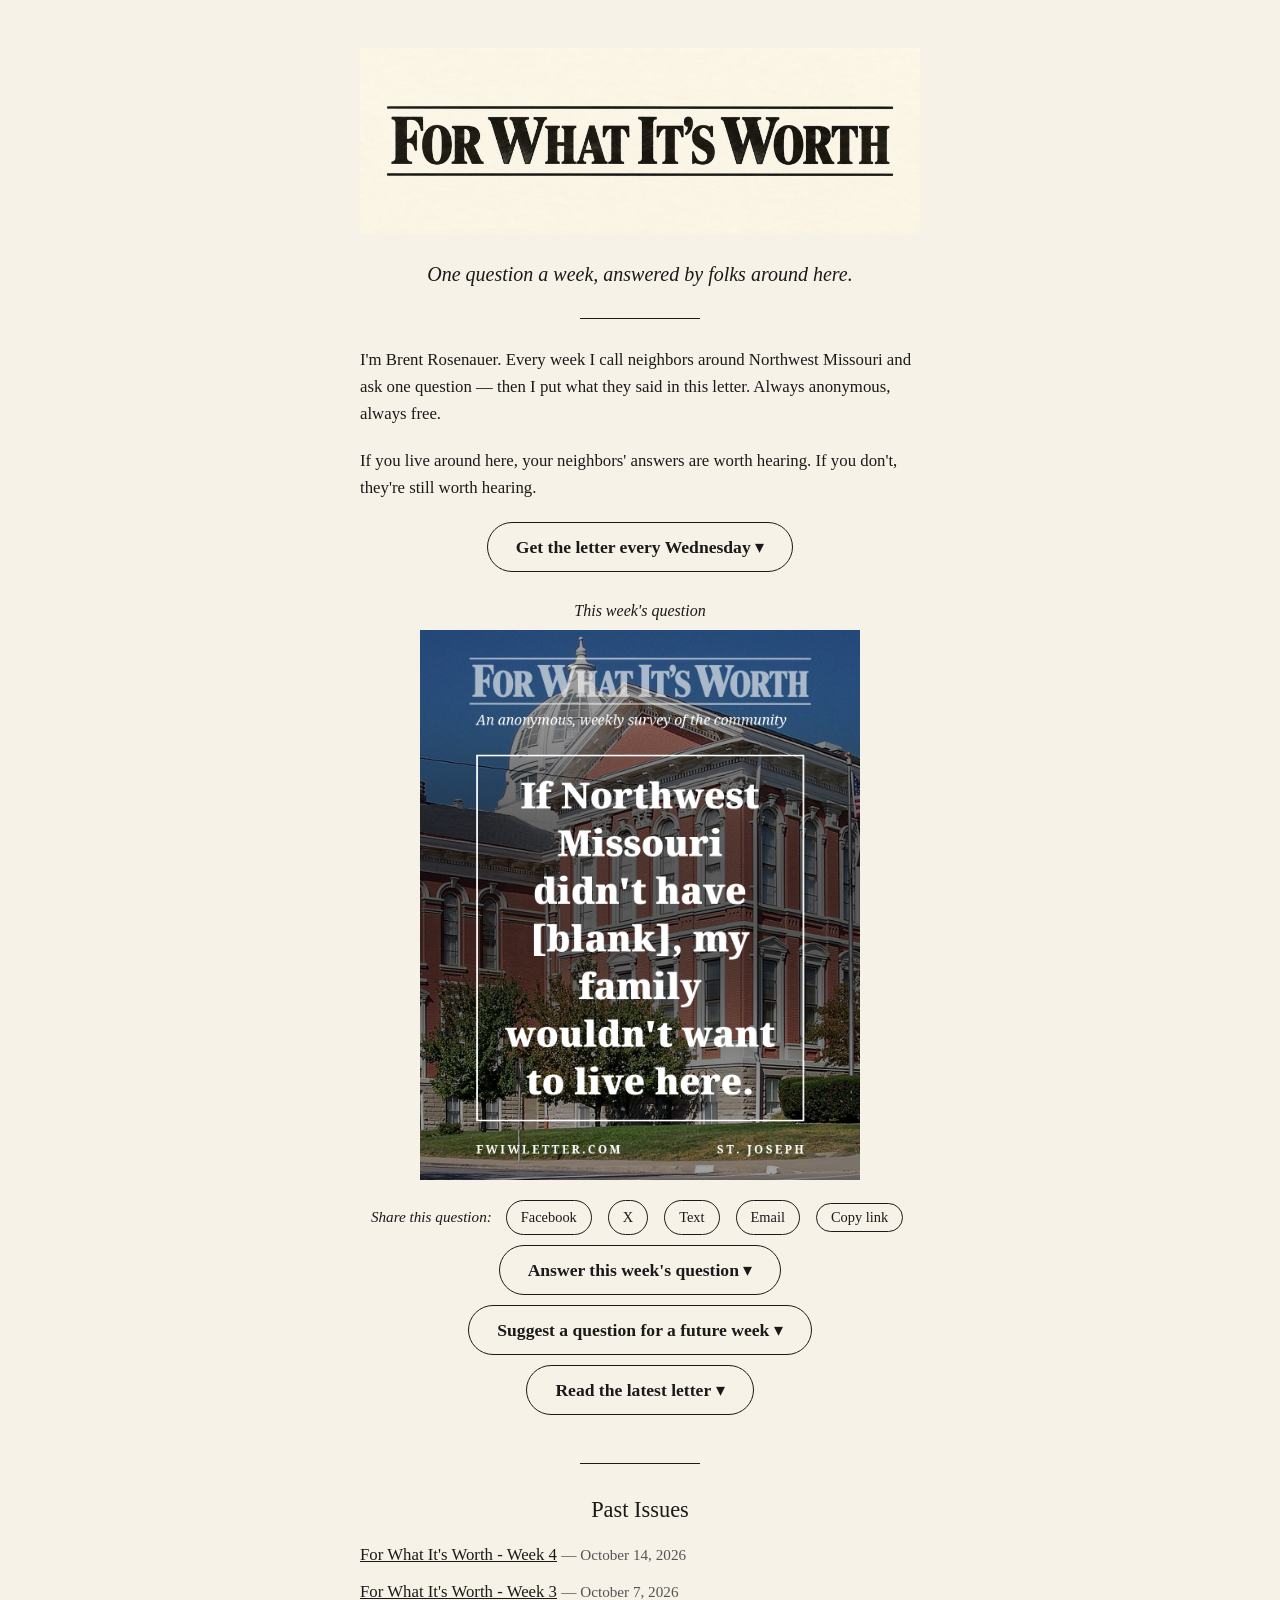
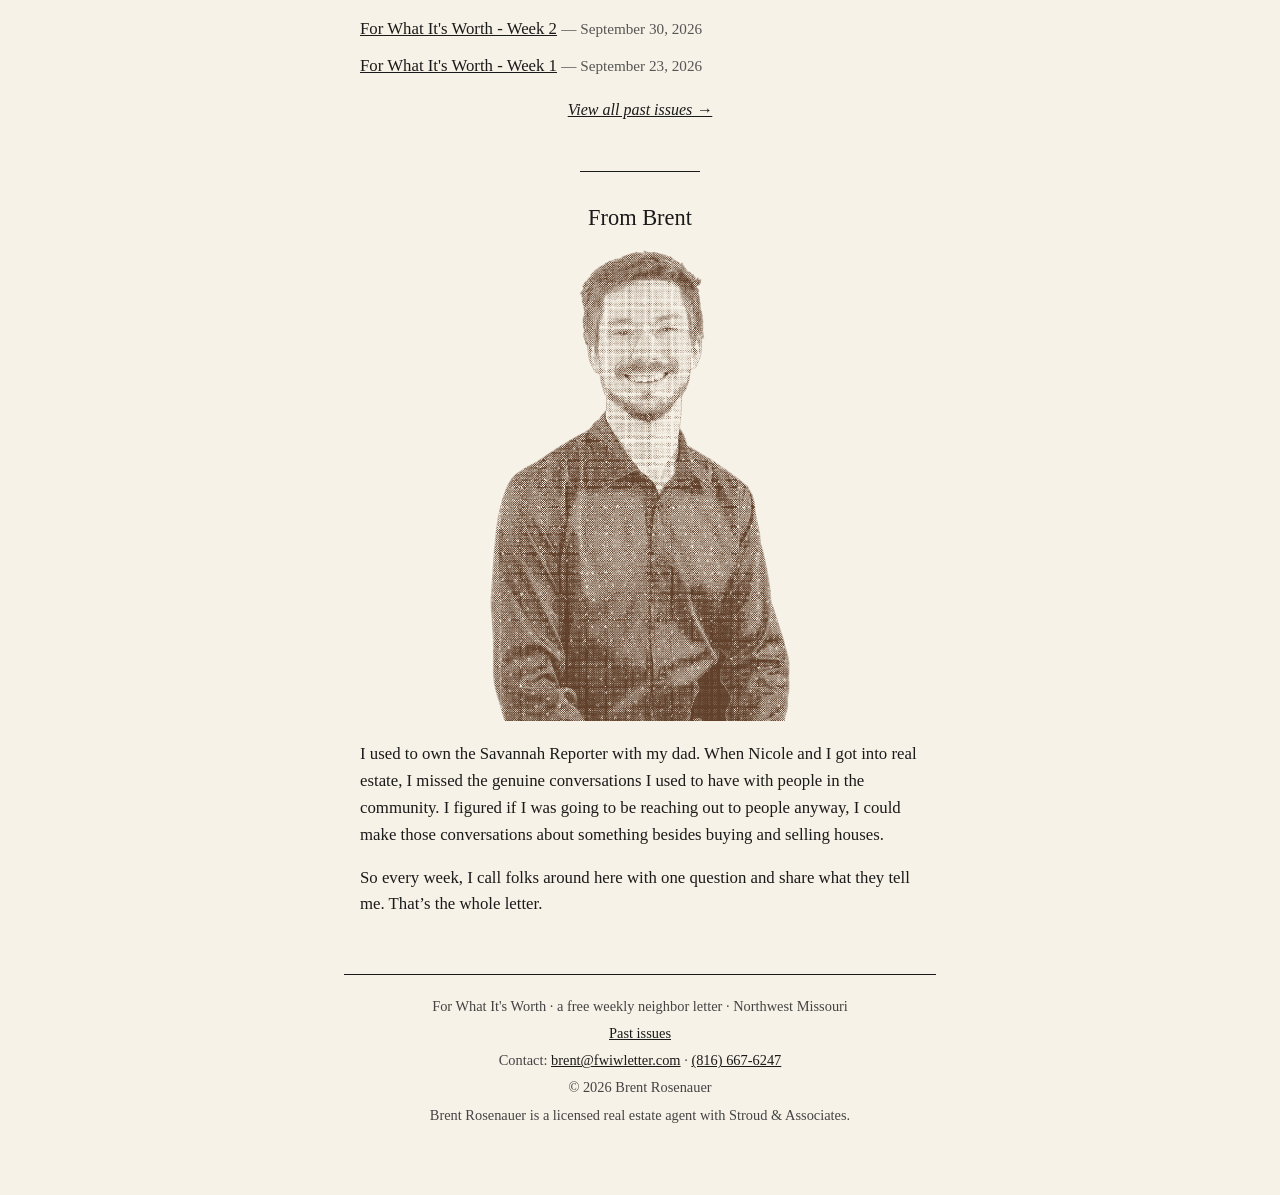
==== index.html @ 099dc953 "Update index.html" ====
<!DOCTYPE html>
<html lang="en">
<head>
<meta charset="UTF-8">
<meta name="viewport" content="width=device-width, initial-scale=1.0">
<title>For What It's Worth — a free weekly neighbor letter</title>
<meta name="description" content="One question a week, answered by folks around here. A free weekly neighbor letter from Northwest Missouri.">
<meta property="og:type" content="website">
<meta property="og:title" content="For What It's Worth — a free weekly neighbor letter">
<meta property="og:description" content="One question a week, answered by folks around here. A free weekly neighbor letter from Northwest Missouri.">
<meta property="og:url" content="https://fwiwletter.com/">
<meta property="og:image" content="https://fwiwletter.com/assets/fwiw-thumbnail-1200x630.png">
<meta name="twitter:card" content="summary_large_image">
<meta name="twitter:title" content="For What It's Worth — a free weekly neighbor letter">
<meta name="twitter:description" content="One question a week, answered by folks around here.">
<meta name="twitter:image" content="https://fwiwletter.com/assets/fwiw-thumbnail-1200x630.png">
<link rel="icon" type="image/png" href="assets/fwiw-icon.png">
<style>
  :root {
    --paper: #f7f2e7;
    --ink: #1a1a1a;
    --rule: #1a1a1a;
  }
  * { margin: 0; padding: 0; box-sizing: border-box; }
  body {
    background: var(--paper);
    color: var(--ink);
    font-family: Georgia, 'Times New Roman', serif;
    line-height: 1.6;
    -webkit-font-smoothing: antialiased;
  }
  .wrap {
    max-width: 640px;
    margin: 0 auto;
    padding: 48px 24px 64px;
    text-align: center;
  }
  .masthead {
    width: 100%;
    max-width: 560px;
    height: auto;
    display: block;
    margin: 0 auto 8px;
  }
  .tagline {
    font-size: 1.25rem;
    font-style: italic;
    margin: 24px 0;
  }
  .rule {
    border: none;
    border-top: 1px solid var(--rule);
    width: 120px;
    margin: 28px auto;
  }
  .lede {
    font-size: 1.05rem;
    text-align: left;
    margin: 0 auto 20px;
    max-width: 560px;
  }
  .subscribe-block { margin: 18px 0 26px; }
  /* beehiiv embed */
  #beehiiv-embed { margin: 0 auto; max-width: 480px; }
  /* past issues (list refreshed weekly by build-archive.py) */
  .past-issues { margin: 48px 0 12px; }
  .past-issues h2 {
    font-size: 1.4rem;
    font-weight: normal;
    margin-bottom: 14px;
  }
  .past-issues ul {
    list-style: none;
    text-align: left;
    max-width: 560px;
    margin: 0 auto;
  }
  .past-issues li { margin: 10px 0; font-size: 1.05rem; }
  .past-issues a { color: var(--ink); }
  .past-issues .date { color: #555; font-size: 0.95rem; }
  .past-issues .all { margin-top: 18px; font-style: italic; }
  .past-issues .coming-soon { font-style: italic; color: #555; }
  /* from brent */
  .from-brent { margin: 48px 0 12px; }
  .from-brent h2 {
    font-size: 1.4rem;
    font-weight: normal;
    margin-bottom: 14px;
  }
  .brent-portrait {
    width: 100%;
    max-width: 300px;
    height: auto;
    display: block;
    margin: 0 auto 20px;
  }
  .from-brent p {
    font-size: 1.05rem;
    text-align: left;
    margin: 0 auto 16px;
    max-width: 560px;
  }
  .this-week { margin: 8px auto; max-width: 560px; }
  .this-week-label { font-style: italic; margin-bottom: 6px; }
  .this-week-q { font-size: 1.6rem; font-weight: bold; line-height: 1.35; }
  img.this-week-q { display: block; width: 100%; max-width: 440px; height: auto; margin: 6px auto 0; }
  .share-block h2 {
    font-size: 1.4rem;
    font-weight: normal;
    margin-bottom: 6px;
  }
  .form-toggle { margin: 4px auto 8px; max-width: 640px; }
  .form-toggle summary {
    display: inline-block;
    padding: 10px 28px;
    border: 1px solid var(--rule);
    border-radius: 999px;
    cursor: pointer;
    font-size: 1.1rem;
    list-style: none;
  }
  .form-toggle summary::-webkit-details-marker { display: none; }
  .form-toggle summary::marker { display: none; }
  .form-toggle summary:hover { background: #ece4d0; }
  .form-toggle summary::after { content: " \25be"; }
  .form-toggle[open] summary::after { content: " \25b4"; }
  .form-panel { margin-top: 20px; }
  .form-note { font-style: italic; margin-bottom: 16px; }
  .answer-form iframe, .suggest iframe {
    width: 100%;
    max-width: 640px;
    border: 0;
  }
  .form-fallback { margin-top: 8px; font-style: italic; font-size: 0.95rem; }
  .form-fallback a { color: var(--ink); }
  .share-links a, .share-links button {
    display: inline-block;
    margin: 6px 6px 0;
    padding: 8px 18px;
    border: 1px solid var(--rule);
    border-radius: 999px;
    background: transparent;
    color: var(--ink);
    font-family: inherit;
    font-size: 1rem;
    text-decoration: none;
    cursor: pointer;
  }
  .share-links a:hover, .share-links button:hover { background: #ece4d0; }
  .toggles { margin: 4px 0 8px; }
  .toggles section { margin: 10px 0; }
  .latest-title { font-size: 1.1rem; }
  .latest-title a { color: var(--ink); }
  .latest-title .date { color: #555; font-size: 0.95rem; }
  .share-inline { margin: 14px 0 4px; }
  .share-inline .share-label { font-style: italic; margin-right: 4px; font-size: 0.95rem; }
  .share-inline a, .share-inline button { padding: 5px 14px; font-size: 0.9rem; }
  footer {
    margin-top: 56px;
    font-size: 0.9rem;
    color: #444;
  }
  footer .rule { width: 100%; margin: 0 0 20px; }
  footer a { color: var(--ink); }
  footer p { margin: 4px 0; }
</style>
</head>
<body>
  <div class="wrap">

    <img class="masthead" src="assets/fwiw-masthead.png" alt="For What It's Worth">

    <p class="tagline">One question a week, answered by folks around here.</p>

    <hr class="rule">

    <p class="lede">I'm Brent Rosenauer. Every week I call neighbors around Northwest Missouri and ask one question &mdash; then I put what they said in this letter. Always anonymous, always free.</p>

    <p class="lede">If you live around here, your neighbors' answers are worth hearing. If you don't, they're still worth hearing.</p>

    <section class="subscribe-block">
      <details class="form-toggle">
        <summary><strong>Get the letter every Wednesday</strong></summary>
        <div class="form-panel">
          <p>Free. Unsubscribe anytime.</p>

          <!-- beehiiv signup form -->
          <div id="beehiiv-embed">
            <script async src="https://subscribe-forms.beehiiv.com/v3/loader.js" data-beehiiv-form="0d92165c-529c-49e6-8f86-350cc0455c61"></script>
          </div>
        </div>
      </details>
    </section>

    <section class="this-week">
      <p class="this-week-label">This week's question</p>
      <!-- WEEKLY-QUESTION-BEGIN: Flint updates the image + alt below when Brent names each week's question -->
      <img class="this-week-q" src="assets/fwiw-question-2026-10-19.png" alt="If Northwest Missouri didn't have [blank], my family wouldn't want to live here." width="1080" height="1350">
      <!-- WEEKLY-QUESTION-END -->
    </section>

    <section class="share-block" id="share-question">
      <p class="share-links share-inline">
        <span class="share-label">Share this question:</span>
        <a data-share="facebook" href="https://www.facebook.com/sharer/sharer.php?u=https%3A%2F%2Ffwiwletter.com" target="_blank" rel="noopener">Facebook</a>
        <a data-share="x" href="https://twitter.com/intent/tweet?text=One%20question%20a%20week%2C%20answered%20by%20folks%20around%20here.&amp;url=https%3A%2F%2Ffwiwletter.com" target="_blank" rel="noopener">X</a>
        <a data-share="sms" href="sms:?&amp;body=For%20What%20It%27s%20Worth%20%E2%80%94%20one%20question%20a%20week%2C%20answered%20by%20folks%20around%20here.%20https%3A%2F%2Ffwiwletter.com">Text</a>
        <a data-share="email" href="mailto:?subject=For%20What%20It%27s%20Worth&amp;body=One%20question%20a%20week%2C%20answered%20by%20folks%20around%20here.%0A%0Ahttps%3A%2F%2Ffwiwletter.com">Email</a>
        <button type="button" data-share="copy">Copy link</button>
      </p>
    </section>

    <div class="toggles">
      <section class="answer-form">
        <details class="form-toggle">
          <summary><strong>Answer this week's question</strong></summary>
          <div class="form-panel">
            <p class="form-note">Your answer stays anonymous in the letter &mdash; always.</p>
            <iframe src="https://docs.google.com/forms/d/1qesAo8STmlAoW5iRAIqgxRDvB67_i2uovbdfT3_EJh0/viewform?embedded=true" width="640" height="1206" frameborder="0" marginheight="0" marginwidth="0" loading="lazy" title="Answer this week's question">Loading&hellip;</iframe>
            <p class="form-fallback"><a href="https://docs.google.com/forms/d/1qesAo8STmlAoW5iRAIqgxRDvB67_i2uovbdfT3_EJh0/viewform">Form not loading? Answer here instead &rarr;</a></p>
          </div>
        </details>
      </section>

      <section class="suggest">
        <details class="form-toggle">
          <summary><strong>Suggest a question for a future week</strong></summary>
          <div class="form-panel">
            <p class="form-note">Send it my way &mdash; I pick one every week.</p>
            <iframe src="https://docs.google.com/forms/d/1jO-iUbt_7wUj5Pis8Jgl_50YI-3oQesRk5D9h2VrARI/viewform?embedded=true" width="640" height="786" frameborder="0" marginheight="0" marginwidth="0" loading="lazy" title="Suggest a question">Loading&hellip;</iframe>
            <p class="form-fallback"><a href="https://docs.google.com/forms/d/1jO-iUbt_7wUj5Pis8Jgl_50YI-3oQesRk5D9h2VrARI/viewform">Form not loading? Suggest here instead &rarr;</a></p>
          </div>
        </details>
      </section>

      <section class="read-latest">
        <details class="form-toggle">
          <summary><strong>Read the latest letter</strong></summary>
          <div class="form-panel">
            <!-- LATEST-ISSUE-BEGIN: auto-generated by build-archive.py, do not edit by hand -->
            <p class="latest-title"><a href="archive.html#issue-2026-10-14">For What It&#x27;s Worth - Week 4</a> <span class="date">&mdash; October 14, 2026</span></p>
            <p class="form-fallback"><a href="archive.html">Read the full issue &rarr;</a></p>
            <p class="share-links share-inline"><span class="share-label">Share this letter:</span><a href="https://www.facebook.com/sharer/sharer.php?u=https%3A%2F%2Ffwiwletter.com%2Farchive.html%23issue-2026-10-14" target="_blank" rel="noopener">Facebook</a><a href="https://twitter.com/intent/tweet?text=For%20What%20It%27s%20Worth%20-%20Week%204%20%E2%80%94%20For%20What%20It%27s%20Worth&amp;url=https%3A%2F%2Ffwiwletter.com%2Farchive.html%23issue-2026-10-14" target="_blank" rel="noopener">X</a><a href="sms:?&amp;body=For%20What%20It%27s%20Worth%20-%20Week%204%20%E2%80%94%20For%20What%20It%27s%20Worth%20https%3A%2F%2Ffwiwletter.com%2Farchive.html%23issue-2026-10-14">Text</a><a href="mailto:?subject=For%20What%20It%27s%20Worth%20-%20Week%204%20%E2%80%94%20For%20What%20It%27s%20Worth&amp;body=For%20What%20It%27s%20Worth%20-%20Week%204%20%E2%80%94%20For%20What%20It%27s%20Worth%0A%0Ahttps%3A%2F%2Ffwiwletter.com%2Farchive.html%23issue-2026-10-14">Email</a><button type="button" data-share="copy" data-url="https://fwiwletter.com/archive.html#issue-2026-10-14">Copy link</button></p>
            <!-- LATEST-ISSUE-END -->











          </div>
        </details>
      </section>

    </div>

    <!-- PAST-ISSUES-BEGIN: auto-generated by build-archive.py, do not edit by hand -->
    <section class="past-issues">
      <hr class="rule">
      <h2>Past Issues</h2>
      <ul>
        <li><a href="archive.html#issue-2026-10-14">For What It&#x27;s Worth - Week 4</a> <span class="date">&mdash; October 14, 2026</span></li>
        <li><a href="archive.html#issue-2026-10-07">For What It&#x27;s Worth - Week 3</a> <span class="date">&mdash; October 7, 2026</span></li>
        <li><a href="archive.html#issue-2026-09-30">For What It&#x27;s Worth - Week 2</a> <span class="date">&mdash; September 30, 2026</span></li>
        <li><a href="archive.html#issue-2026-09-23">For What It&#x27;s Worth - Week 1</a> <span class="date">&mdash; September 23, 2026</span></li>
      </ul>
      <p class="all"><a href="archive.html">View all past issues &rarr;</a></p>
    </section>
    <!-- PAST-ISSUES-END -->








    <section class="from-brent">
      <hr class="rule">
      <h2>From Brent</h2>
      <img class="brent-portrait" src="assets/brent-cutout-halftone-warm.png" alt="Brent Rosenauer">
      <p>I used to own the Savannah Reporter with my dad. When Nicole and I got into real estate, I missed the genuine conversations I used to have with people in the community. I figured if I was going to be reaching out to people anyway, I could make those conversations about something besides buying and selling houses.</p>
      <p>So every week, I call folks around here with one question and share what they tell me. That&rsquo;s the whole letter.</p>
    </section>











    <footer>
      <hr class="rule">
      <p>For What It's Worth &middot; a free weekly neighbor letter &middot; Northwest Missouri</p>
      <p><a href="archive.html">Past issues</a></p>
      <p>Contact: <a href="mailto:brent@fwiwletter.com">brent@fwiwletter.com</a> &middot; <a href="tel:+18166676247">(816) 667-6247</a></p>
      <p>&copy; 2026 Brent Rosenauer</p>
      <p class="disclosure">Brent Rosenauer is a licensed real estate agent with Stroud &amp; Associates.</p>
    </footer>

  </div>
  <script>
  (function () {
    var url = 'https://fwiwletter.com';
    // Question share: compose the message from the live weekly question, so it
    // stays current as the banner rotates. Static hrefs are the no-JS fallback.
    var q = document.querySelector('.this-week-q');
    var question = q ? (q.alt || q.textContent).replace(/\s+/g, ' ').trim() : '';
    var text = question
      ? 'This week\u2019s question: ' + question + ' \u2014 For What It\u2019s Worth'
      : 'For What It\u2019s Worth \u2014 one question a week, answered by folks around here.';
    var enc = encodeURIComponent;
    var links = {
      facebook: 'https://www.facebook.com/sharer/sharer.php?u=' + enc(url),
      x: 'https://twitter.com/intent/tweet?text=' + enc(text) + '&url=' + enc(url),
      sms: 'sms:?&body=' + enc(text + ' ' + url),
      email: 'mailto:?subject=' + enc('For What It\u2019s Worth') + '&body=' + enc(text + '\n\n' + url)
    };
    document.querySelectorAll('#share-question [data-share]').forEach(function (el) {
      var kind = el.getAttribute('data-share');
      if (kind !== 'copy' && links[kind]) el.setAttribute('href', links[kind]);
    });
    // Copy-link buttons, anywhere on the page (data-url overrides the default).
    document.querySelectorAll('[data-share="copy"]').forEach(function (el) {
      el.addEventListener('click', function () {
        var u = el.getAttribute('data-url') || url;
        if (navigator.clipboard && navigator.clipboard.writeText) {
          navigator.clipboard.writeText(u).then(
            function () { el.textContent = 'Copied!'; },
            function () { prompt('Copy this link:', u); });
        } else { prompt('Copy this link:', u); }
      });
    });
  })();
  </script>
</body>
</html>
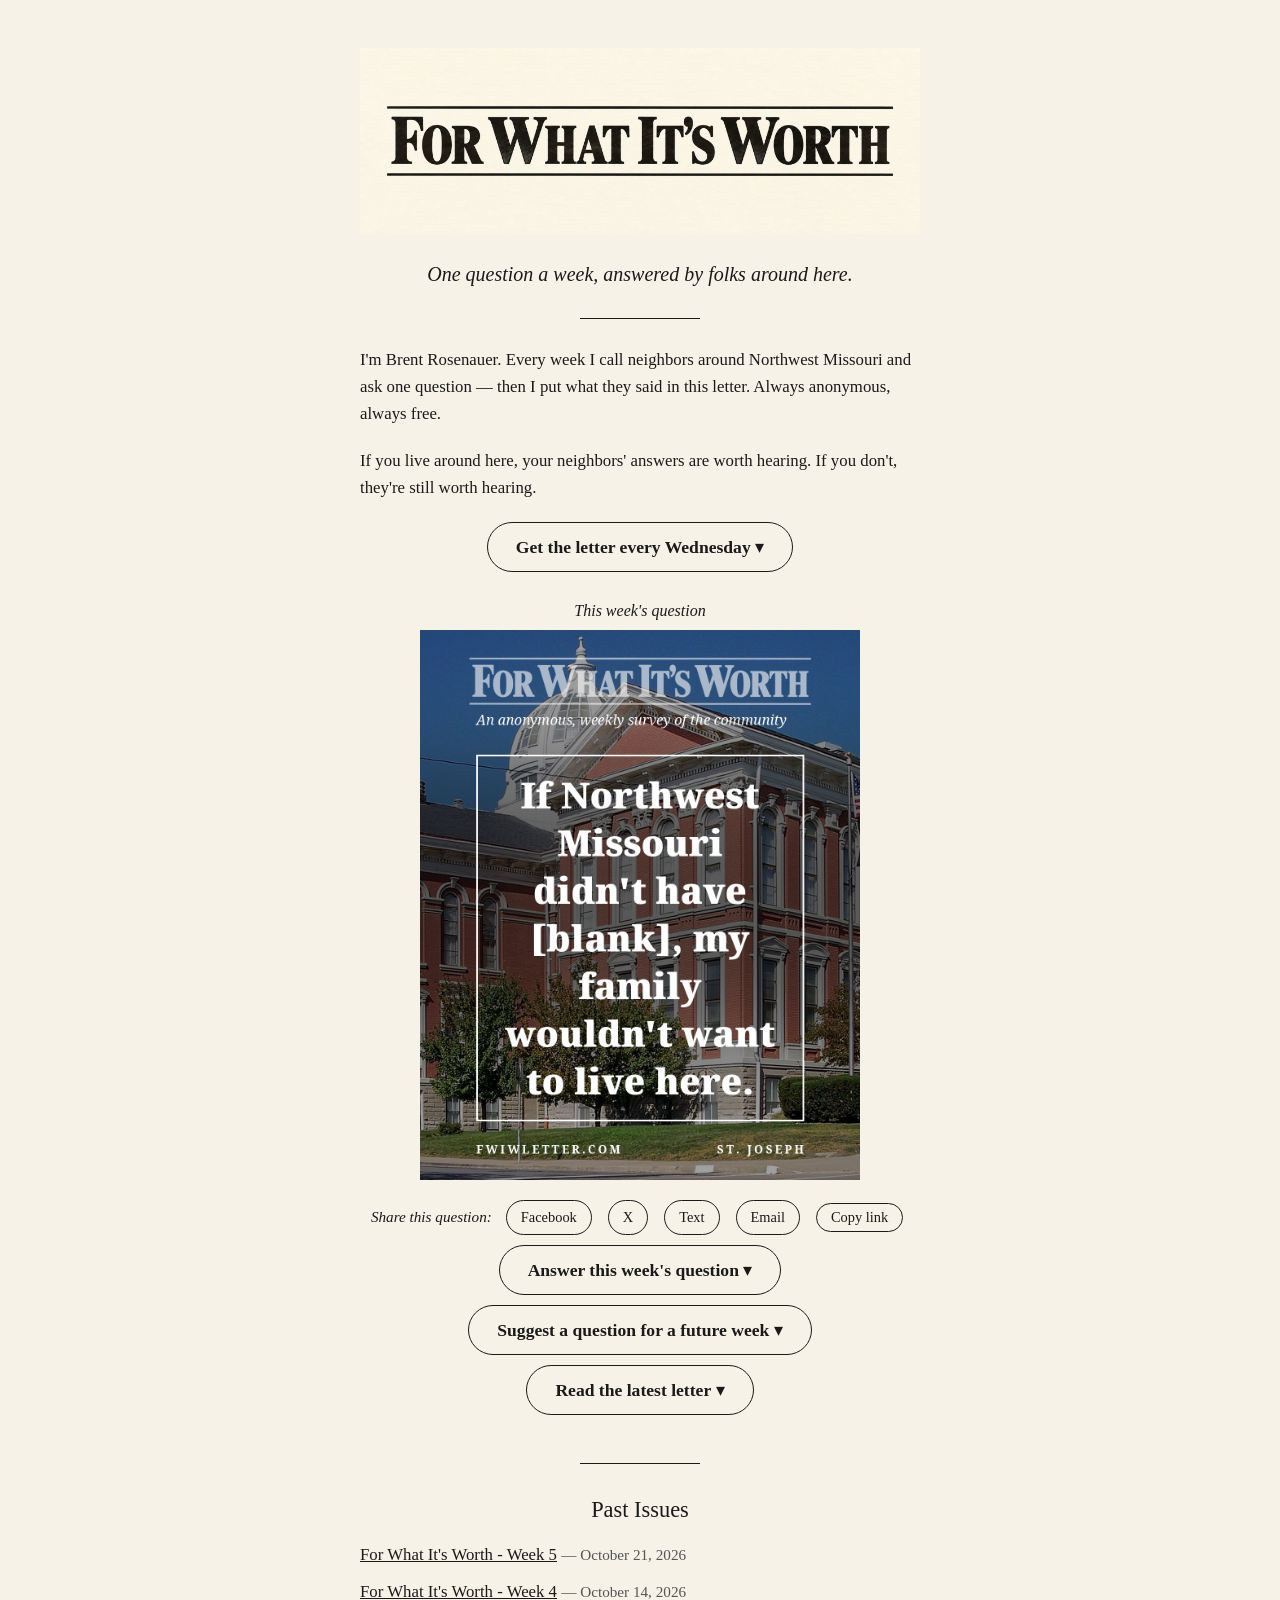
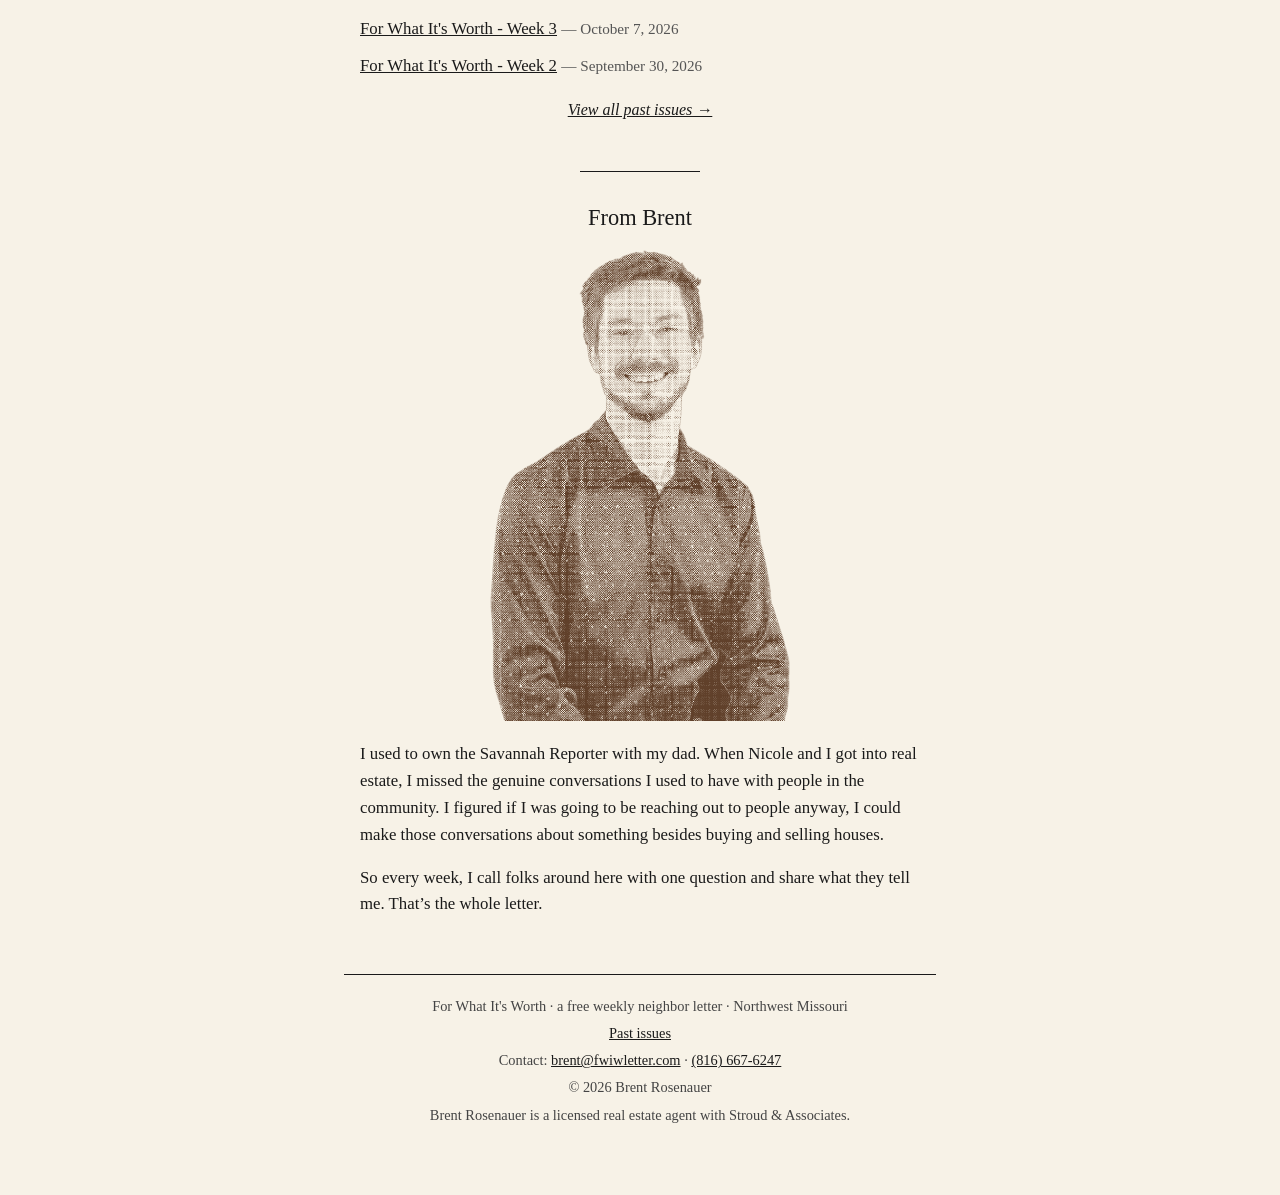
==== commit 3224fc70: "Weekly past-issues refresh" ====
--- a/index.html
+++ b/index.html
@@ -238,10 +238,11 @@
           <summary><strong>Read the latest letter</strong></summary>
           <div class="form-panel">
             <!-- LATEST-ISSUE-BEGIN: auto-generated by build-archive.py, do not edit by hand -->
-            <p class="latest-title"><a href="archive.html#issue-2026-10-14">For What It&#x27;s Worth - Week 4</a> <span class="date">&mdash; October 14, 2026</span></p>
+            <p class="latest-title"><a href="archive.html#issue-2026-10-21">For What It&#x27;s Worth - Week 5</a> <span class="date">&mdash; October 21, 2026</span></p>
             <p class="form-fallback"><a href="archive.html">Read the full issue &rarr;</a></p>
-            <p class="share-links share-inline"><span class="share-label">Share this letter:</span><a href="https://www.facebook.com/sharer/sharer.php?u=https%3A%2F%2Ffwiwletter.com%2Farchive.html%23issue-2026-10-14" target="_blank" rel="noopener">Facebook</a><a href="https://twitter.com/intent/tweet?text=For%20What%20It%27s%20Worth%20-%20Week%204%20%E2%80%94%20For%20What%20It%27s%20Worth&amp;url=https%3A%2F%2Ffwiwletter.com%2Farchive.html%23issue-2026-10-14" target="_blank" rel="noopener">X</a><a href="sms:?&amp;body=For%20What%20It%27s%20Worth%20-%20Week%204%20%E2%80%94%20For%20What%20It%27s%20Worth%20https%3A%2F%2Ffwiwletter.com%2Farchive.html%23issue-2026-10-14">Text</a><a href="mailto:?subject=For%20What%20It%27s%20Worth%20-%20Week%204%20%E2%80%94%20For%20What%20It%27s%20Worth&amp;body=For%20What%20It%27s%20Worth%20-%20Week%204%20%E2%80%94%20For%20What%20It%27s%20Worth%0A%0Ahttps%3A%2F%2Ffwiwletter.com%2Farchive.html%23issue-2026-10-14">Email</a><button type="button" data-share="copy" data-url="https://fwiwletter.com/archive.html#issue-2026-10-14">Copy link</button></p>
+            <p class="share-links share-inline"><span class="share-label">Share this letter:</span><a href="https://www.facebook.com/sharer/sharer.php?u=https%3A%2F%2Ffwiwletter.com%2Farchive.html%23issue-2026-10-21" target="_blank" rel="noopener">Facebook</a><a href="https://twitter.com/intent/tweet?text=For%20What%20It%27s%20Worth%20-%20Week%205%20%E2%80%94%20For%20What%20It%27s%20Worth&amp;url=https%3A%2F%2Ffwiwletter.com%2Farchive.html%23issue-2026-10-21" target="_blank" rel="noopener">X</a><a href="sms:?&amp;body=For%20What%20It%27s%20Worth%20-%20Week%205%20%E2%80%94%20For%20What%20It%27s%20Worth%20https%3A%2F%2Ffwiwletter.com%2Farchive.html%23issue-2026-10-21">Text</a><a href="mailto:?subject=For%20What%20It%27s%20Worth%20-%20Week%205%20%E2%80%94%20For%20What%20It%27s%20Worth&amp;body=For%20What%20It%27s%20Worth%20-%20Week%205%20%E2%80%94%20For%20What%20It%27s%20Worth%0A%0Ahttps%3A%2F%2Ffwiwletter.com%2Farchive.html%23issue-2026-10-21">Email</a><button type="button" data-share="copy" data-url="https://fwiwletter.com/archive.html#issue-2026-10-21">Copy link</button></p>
             <!-- LATEST-ISSUE-END -->
+
 
 
 
@@ -264,14 +265,15 @@
       <hr class="rule">
       <h2>Past Issues</h2>
       <ul>
+        <li><a href="archive.html#issue-2026-10-21">For What It&#x27;s Worth - Week 5</a> <span class="date">&mdash; October 21, 2026</span></li>
         <li><a href="archive.html#issue-2026-10-14">For What It&#x27;s Worth - Week 4</a> <span class="date">&mdash; October 14, 2026</span></li>
         <li><a href="archive.html#issue-2026-10-07">For What It&#x27;s Worth - Week 3</a> <span class="date">&mdash; October 7, 2026</span></li>
         <li><a href="archive.html#issue-2026-09-30">For What It&#x27;s Worth - Week 2</a> <span class="date">&mdash; September 30, 2026</span></li>
-        <li><a href="archive.html#issue-2026-09-23">For What It&#x27;s Worth - Week 1</a> <span class="date">&mdash; September 23, 2026</span></li>
       </ul>
       <p class="all"><a href="archive.html">View all past issues &rarr;</a></p>
     </section>
     <!-- PAST-ISSUES-END -->
+
 
 
 
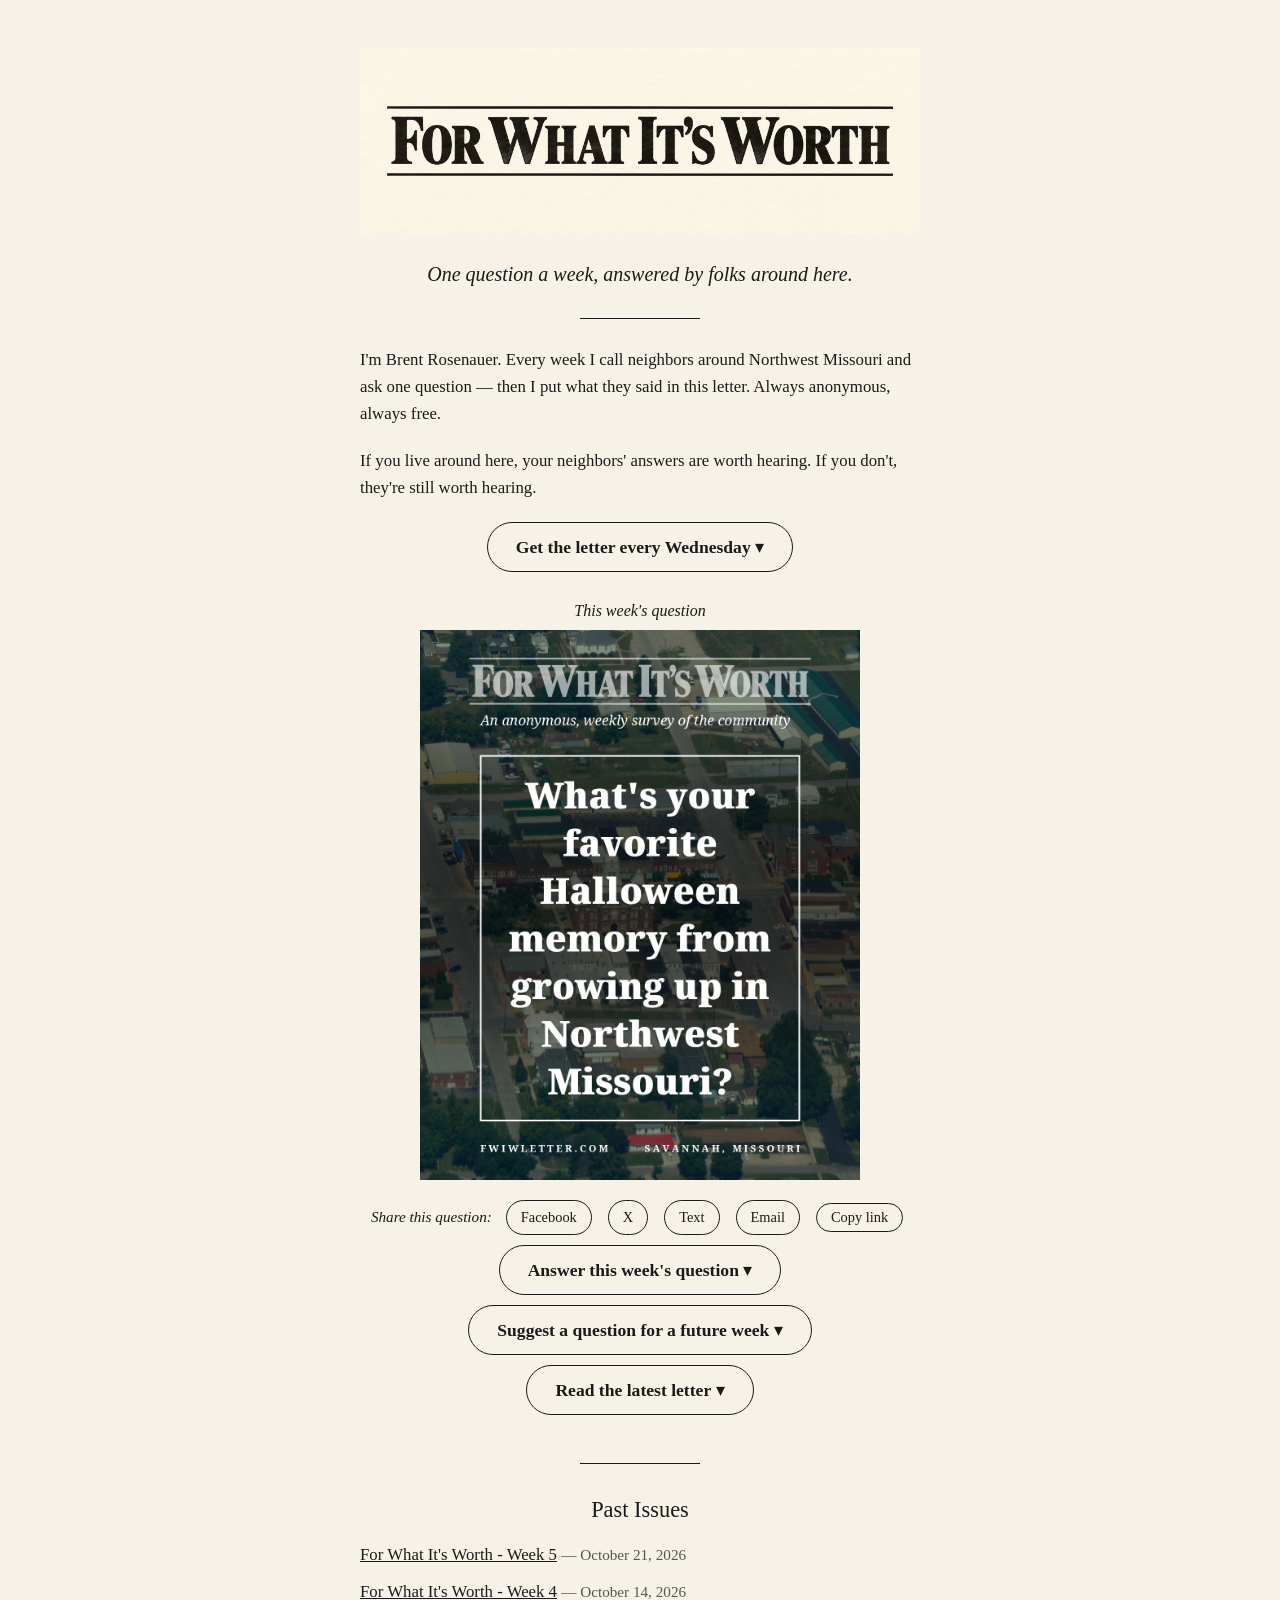
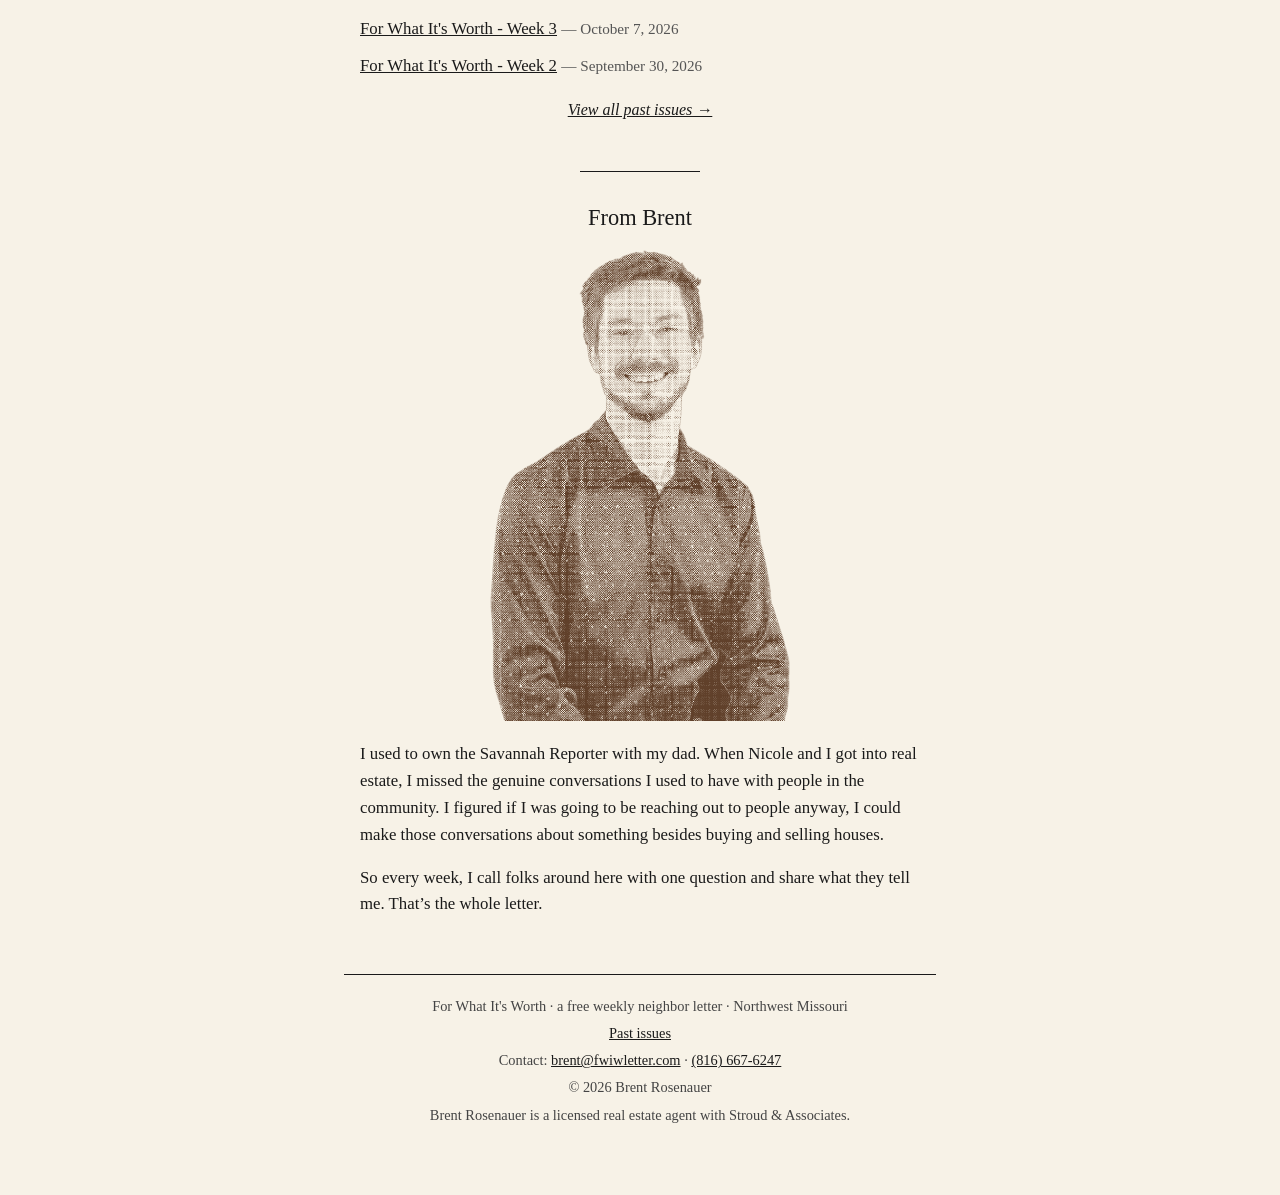
==== commit 25fbcfd7: "Update index.html" ====
--- a/index.html
+++ b/index.html
@@ -195,7 +195,7 @@
     <section class="this-week">
       <p class="this-week-label">This week's question</p>
       <!-- WEEKLY-QUESTION-BEGIN: Flint updates the image + alt below when Brent names each week's question -->
-      <img class="this-week-q" src="assets/fwiw-question-2026-10-19.png" alt="If Northwest Missouri didn't have [blank], my family wouldn't want to live here." width="1080" height="1350">
+      <img class="this-week-q" src="assets/fwiw-question-2026-10-26.png" alt="What's your favorite Halloween memory from growing up in Northwest Missouri?" width="1080" height="1350">
       <!-- WEEKLY-QUESTION-END -->
     </section>
 
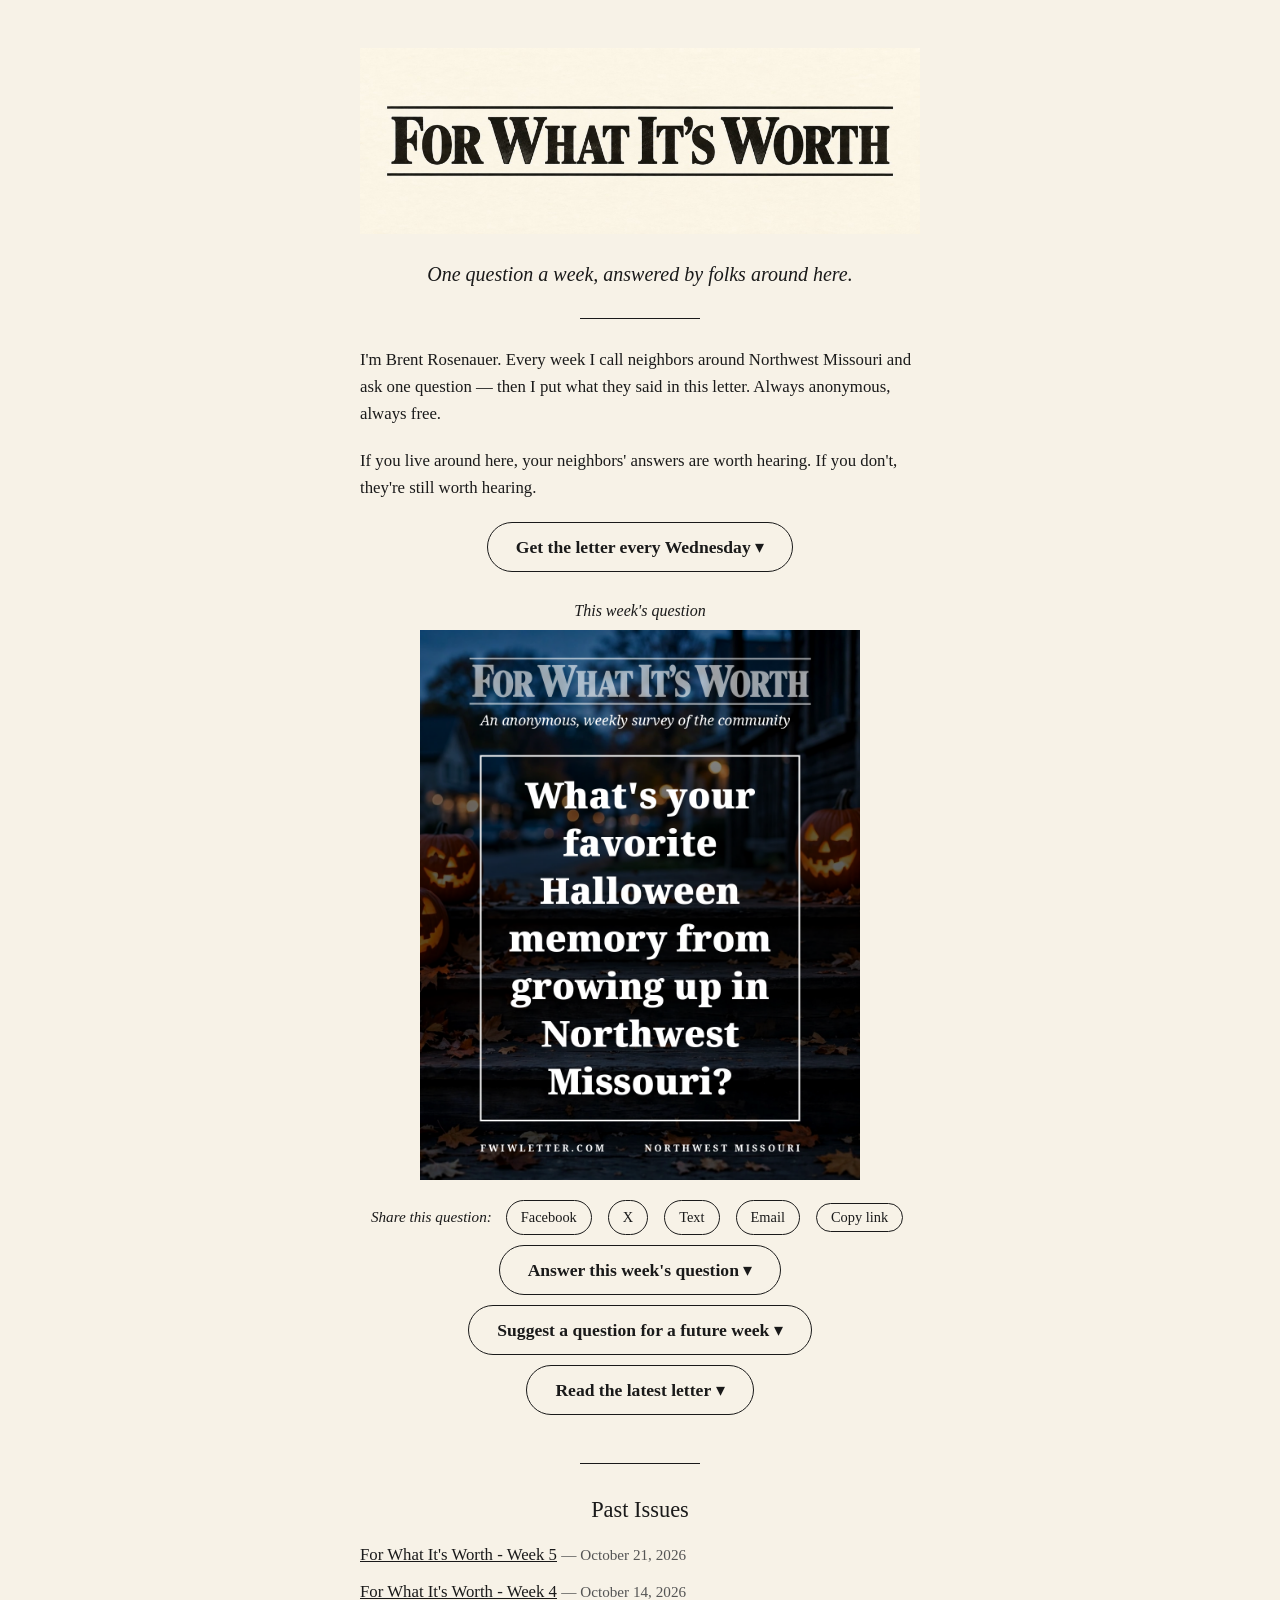
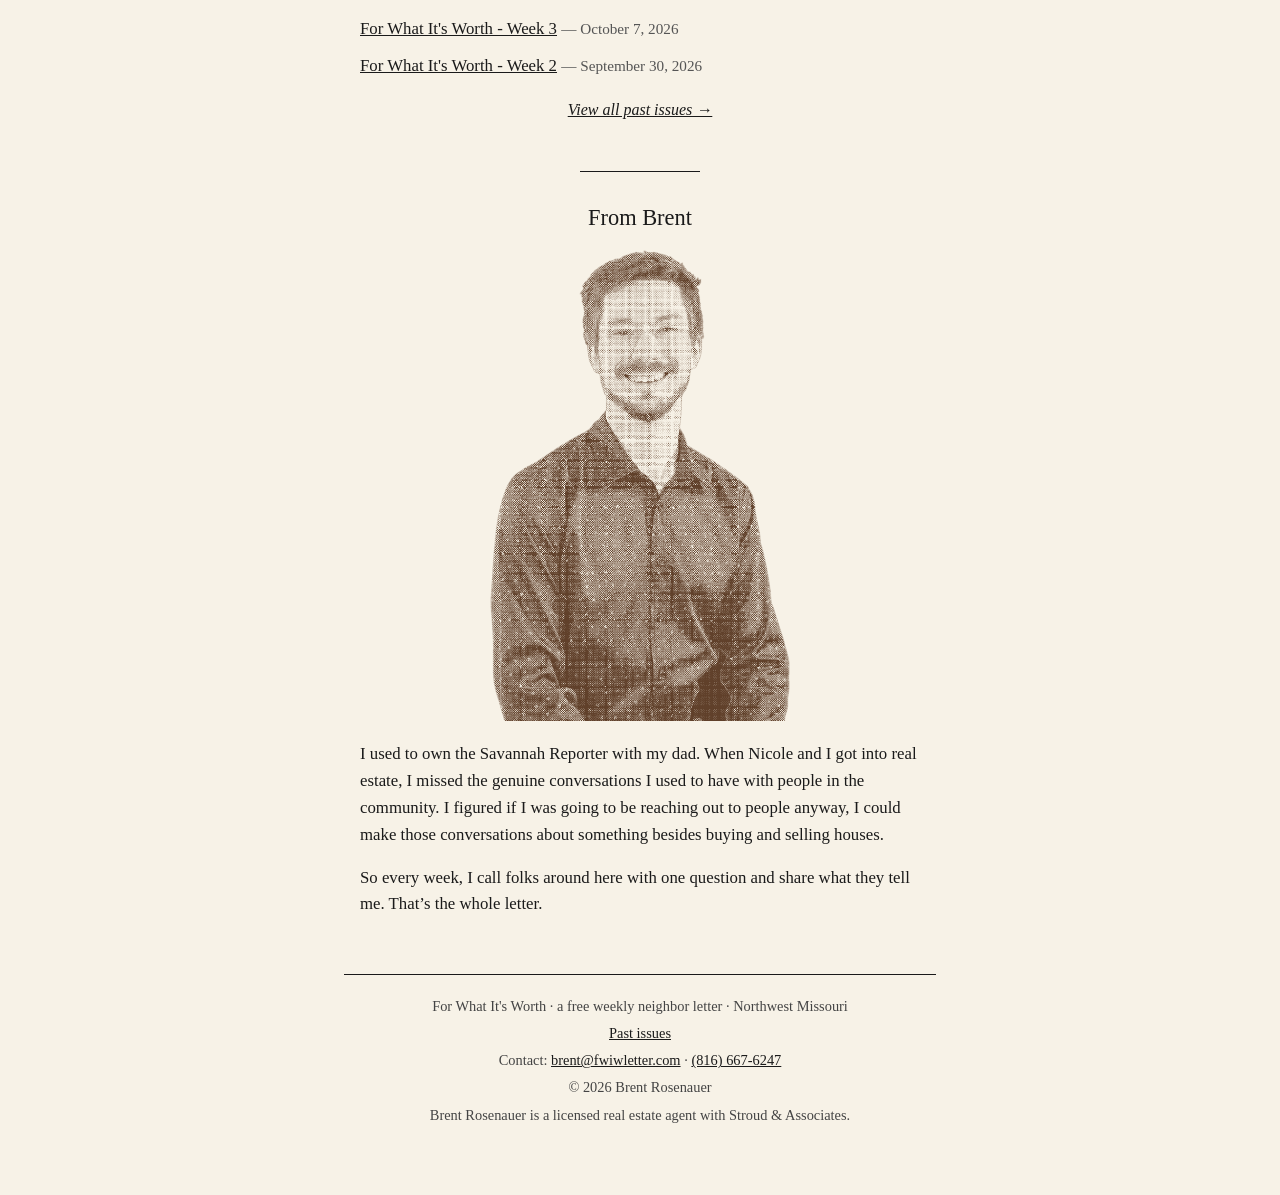
==== commit 84cf2f73: "Weekly past-issues refresh" ====
--- a/index.html
+++ b/index.html
@@ -254,6 +254,7 @@
 
 
 
+
           </div>
         </details>
       </section>
@@ -273,6 +274,7 @@
       <p class="all"><a href="archive.html">View all past issues &rarr;</a></p>
     </section>
     <!-- PAST-ISSUES-END -->
+
 
 
 
